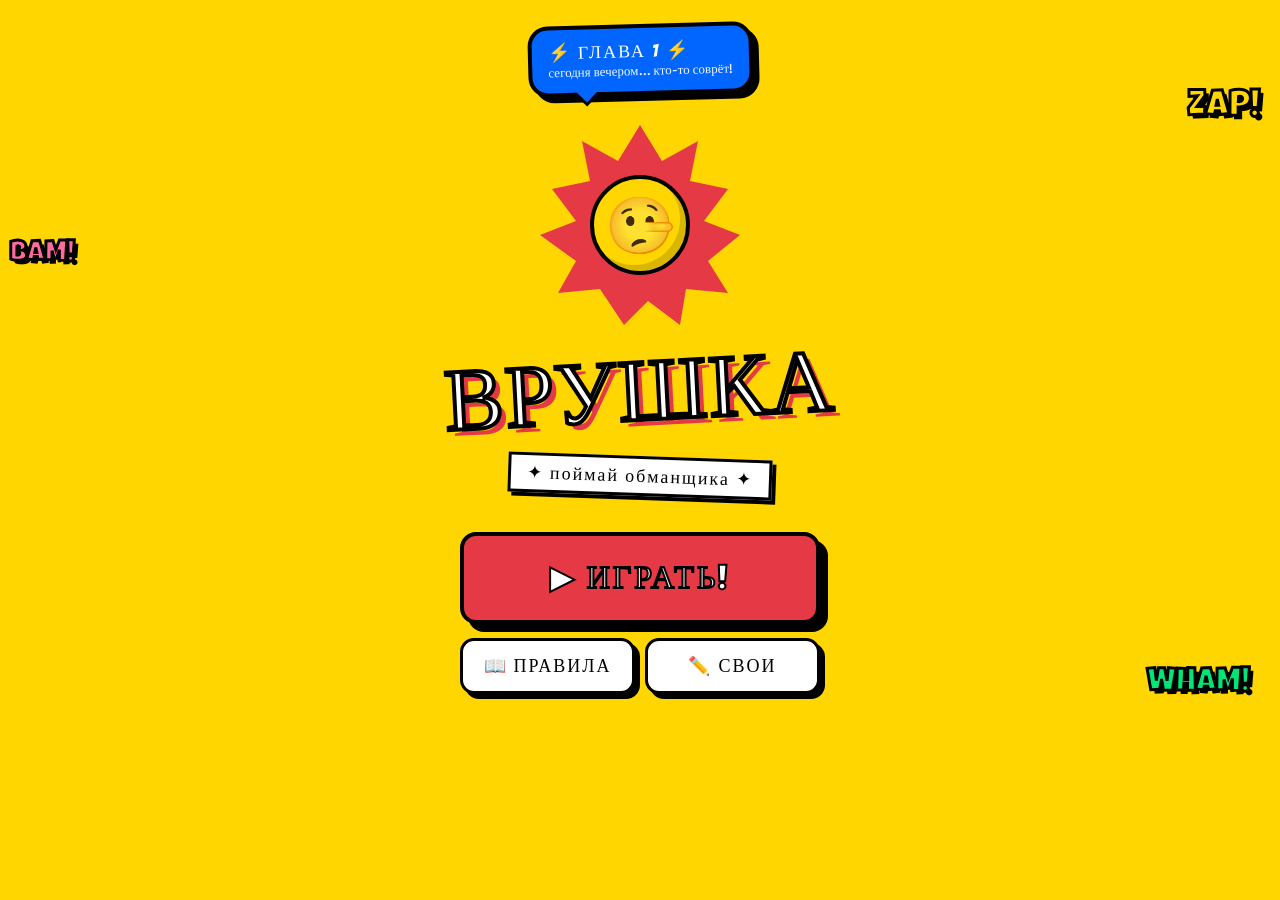
==== beta/index.html @ e91ae13d "Add Comic Book beta version at /beta/" ====
<!DOCTYPE html>
<html lang="ru" style="background:#ffd600!important">
<head>
<meta charset="UTF-8">
<meta name="viewport" content="width=device-width,initial-scale=1,maximum-scale=1,user-scalable=no">
<meta name="theme-color" content="#ffd600">
<title>Врушка — Comic</title>
<link href="https://fonts.googleapis.com/css2?family=Bangers&family=Luckiest+Guy&family=Space+Grotesk:wght@500;700;800&display=swap" rel="stylesheet">
<script>
(function(){
    function forceBg(){
        try {
            document.documentElement.style.setProperty('background','#ffd600','important');
            if(document.body)document.body.style.setProperty('background','#ffd600','important');
        } catch(e){}
    }
    forceBg();
    document.addEventListener('DOMContentLoaded',forceBg);
    window.addEventListener('load',forceBg);
    setInterval(forceBg, 400);
})();
</script>
<script src="https://telegram.org/js/telegram-web-app.js"></script>
<style>
* { margin:0; padding:0; box-sizing:border-box; -webkit-tap-highlight-color:transparent; }
html, body, #app {
    background:#ffd600 !important;
    background-color:#ffd600 !important;
    color:#000 !important;
}
*{color-scheme:light!important}
html, body {
    min-height:100vh; min-height:100dvh;
    overflow-x:hidden;
    font-family: 'Space Grotesk', sans-serif;
    -webkit-user-select:none;
    user-select:none;
    touch-action:manipulation;
}
body {
    background:#ffd600;
    background-image:
        radial-gradient(circle at 25% 25%, rgba(0,0,0,0.07) 2px, transparent 2px),
        radial-gradient(circle at 75% 75%, rgba(0,0,0,0.07) 2px, transparent 2px);
    background-size: 24px 24px;
    position:relative;
}
body::before {
    content:''; position:fixed; inset:0; z-index:0; pointer-events:none;
    background-image:
        repeating-conic-gradient(from 0deg at 50% 40%, transparent 0deg, transparent 8deg, rgba(0,0,0,0.03) 8deg, rgba(0,0,0,0.03) 10deg);
}
#app { min-height:100vh; min-height:100dvh; position:relative; z-index:1; }

/* === SHARED === */
.screen { display:none; min-height:100vh; min-height:100dvh; padding:24px 20px; padding-bottom:calc(24px + env(safe-area-inset-bottom,20px)); flex-direction:column; gap:20px; }
.screen.active { display:flex; animation: popIn 0.3s cubic-bezier(0.2,1.5,0.5,1); }
@keyframes popIn { from { transform:scale(0.95); opacity:0; } to { transform:scale(1); opacity:1; } }

/* Top bubble */
.top-bubble {
    background:#0066ff; color:#fff;
    border:4px solid #000; border-radius:20px;
    padding:12px 16px; position:relative;
    box-shadow: 6px 6px 0 #000;
    font-family:'Bangers'; letter-spacing:2px;
    transform: rotate(-1.5deg);
}
.top-bubble::after {
    content:''; position:absolute; bottom:-14px; left:40px;
    width:0; height:0; border:14px solid transparent;
    border-top-color:#000; border-bottom:0;
}
.top-bubble::before {
    content:''; position:absolute; bottom:-10px; left:42px;
    width:0; height:0; border:12px solid transparent;
    border-top-color:#0066ff; border-bottom:0;
    z-index:1;
}
.top-bubble-title { font-size:18px; }
.top-bubble-sub { font-size:13px; opacity:0.95; font-family:'Space Grotesk'; font-weight:500; letter-spacing:0; }

/* Screen header */
.screen-header { display:flex; align-items:center; gap:10px; margin-bottom:4px; }
.btn-back {
    background:#fff; border:3px solid #000; color:#000;
    padding:10px 14px; font-family:'Bangers'; font-size:15px;
    letter-spacing:1px; cursor:pointer; border-radius:12px;
    box-shadow: 4px 4px 0 #000;
}
.btn-back:active { transform: translate(2px,2px); box-shadow: 2px 2px 0 #000; }
.screen-title {
    flex:1; text-align:center; font-family:'Luckiest Guy';
    font-size:36px; letter-spacing:2px;
    color:#fff; -webkit-text-stroke: 3px #000;
    text-shadow: 4px 4px 0 #e63946;
    padding-right:80px;
    line-height:1;
}

/* === MENU === */
#screen-menu { align-items:center; justify-content:flex-start; }
.hero {
    width:200px; height:200px; position:relative;
    animation: bounce 2s ease-in-out infinite;
    margin:10px 0;
}
@keyframes bounce { 0%,100% { transform:translateY(0) rotate(-2deg); } 50% { transform:translateY(-10px) rotate(2deg); } }
.hero-burst {
    position:absolute; inset:0;
    background: #e63946;
    clip-path: polygon(50% 0%, 61% 18%, 79% 8%, 75% 28%, 94% 32%, 82% 48%, 100% 55%, 84% 68%, 94% 84%, 73% 82%, 70% 100%, 54% 88%, 42% 100%, 30% 82%, 9% 84%, 18% 68%, 0% 55%, 18% 48%, 6% 32%, 25% 28%, 21% 8%, 39% 18%);
    filter: drop-shadow(5px 5px 0 #000);
}
.hero-face {
    position:absolute; inset:25%;
    background:#ffd600; border:4px solid #000; border-radius:50%;
    display:flex; align-items:center; justify-content:center;
    font-size:56px;
    box-shadow: inset -6px -6px 0 rgba(0,0,0,0.15);
}

.menu-title-block { text-align:center; position:relative; margin-top:8px; }
.menu-title {
    font-family:'Luckiest Guy';
    font-size:88px; letter-spacing:2px; line-height:0.9;
    color:#fff; -webkit-text-stroke: 4px #000;
    text-shadow: 6px 6px 0 #e63946;
    transform: rotate(-3deg);
}
.menu-subtitle {
    background:#fff; border:3px solid #000;
    padding:6px 16px; display:inline-block; margin-top:14px;
    font-family:'Bangers'; font-size:18px; letter-spacing:2px;
    transform: rotate(2deg);
    box-shadow: 4px 4px 0 #000;
}
.pow {
    position:absolute; font-family:'Luckiest Guy';
    color:#fff; -webkit-text-stroke:3px #000;
    text-shadow: 4px 4px 0 #000;
    pointer-events:none;
    animation: pulse 1.5s ease infinite alternate;
    z-index:0;
}
@keyframes pulse { from { transform:scale(1) rotate(var(--r,0deg)); } to { transform:scale(1.1) rotate(var(--r,0deg)); } }
.pow-1 { top:90px; right:20px; font-size:36px; color:#ffd600; --r:15deg; animation-delay:0s; }
.pow-2 { top:240px; left:10px; font-size:28px; color:#ff6b9d; --r:-12deg; animation-delay:0.3s; }
.pow-3 { bottom:200px; right:30px; font-size:32px; color:#00e676; --r:8deg; animation-delay:0.6s; }

.menu-buttons { width:100%; max-width:360px; display:flex; flex-direction:column; gap:14px; margin-top:16px; position:relative; z-index:1; }
.btn-main {
    background:#e63946; color:#fff;
    border:4px solid #000; border-radius:16px;
    padding:22px; font-family:'Luckiest Guy';
    font-size:32px; letter-spacing:3px; cursor:pointer;
    box-shadow: 8px 8px 0 #000;
    -webkit-text-stroke: 2px #000;
    transition: transform 0.1s, box-shadow 0.1s;
    font-family-rendering: auto;
}
.btn-main:active { transform: translate(4px,4px); box-shadow: 4px 4px 0 #000; }
.btn-row { display:flex; gap:10px; }
.btn-chip {
    flex:1; background:#fff; color:#000;
    border:3px solid #000; border-radius:14px;
    padding:14px 8px; font-family:'Bangers';
    font-size:18px; letter-spacing:2px; cursor:pointer;
    box-shadow: 5px 5px 0 #000;
    transition: transform 0.1s, box-shadow 0.1s;
}
.btn-chip:active { transform: translate(2px,2px); box-shadow: 3px 3px 0 #000; }

/* === SETUP === */
.setup-content { display:flex; flex-direction:column; gap:16px; overflow-y:auto; flex:1; padding-bottom:16px; -webkit-overflow-scrolling:touch; }
.setup-section {
    background:#fff; border:3px solid #000; border-radius:16px;
    padding:16px; box-shadow: 5px 5px 0 #000;
}
.setup-section label {
    font-family:'Bangers'; font-size:20px; letter-spacing:2px;
    display:block; margin-bottom:10px; color:#000;
}
.player-count-row { display:flex; gap:6px; }
.count-btn {
    flex:1; padding:12px 0; background:#ffd600; border:2px solid #000;
    color:#000; border-radius:10px;
    font-family:'Luckiest Guy'; font-size:20px; cursor:pointer;
    box-shadow: 3px 3px 0 #000;
    transition: all 0.1s;
}
.count-btn:active { transform: translate(1px,1px); box-shadow: 2px 2px 0 #000; }
.count-btn.active { background:#e63946; color:#fff; -webkit-text-stroke:1px #000; }
.count-btn.liar.active { background:#ff8a00; color:#000; }
.input {
    width:100%; padding:12px 14px;
    background:#fff8e0; border:2px solid #000; border-radius:10px;
    color:#000; font-size:16px; font-family:'Space Grotesk';
    font-weight:600; outline:none;
    box-shadow: 3px 3px 0 #000;
}
.input:focus { background:#fff; border-color:#0066ff; }
.input-row { margin-bottom:8px; }

.category-row { display:flex; gap:6px; flex-wrap:wrap; }
.cat-btn {
    padding:8px 14px; background:#fff; border:2px solid #000; color:#000;
    border-radius:20px; font-family:'Bangers'; font-size:14px;
    letter-spacing:1px; cursor:pointer; box-shadow: 3px 3px 0 #000;
}
.cat-btn.active { background:#00e676; color:#000; }

/* === CARD REVEAL === */
#screen-card { align-items:center; justify-content:flex-start; }
.card-progress { display:flex; gap:6px; width:100%; max-width:360px; margin-bottom:10px; }
.card-pip {
    flex:1; height:10px; border-radius:4px;
    background:#fff; border:2px solid #000;
}
.card-pip.done { background:#00e676; }

.card-content { flex:1; display:flex; flex-direction:column; align-items:center; justify-content:center; gap:16px; width:100%; max-width:360px; }

.card-pass { text-align:center; }
.card-pass .phone-emoji {
    font-size:80px; margin-bottom:10px;
    animation: wobble 1s ease-in-out infinite;
}
@keyframes wobble { 0%,100% { transform:rotate(-5deg); } 50% { transform:rotate(5deg); } }
.card-pass h2 {
    font-family:'Luckiest Guy'; font-size:42px;
    color:#fff; -webkit-text-stroke:3px #000;
    text-shadow: 4px 4px 0 #0066ff;
    letter-spacing:2px; transform:rotate(-2deg);
    margin:8px 0;
}
.card-pass .player-name {
    font-family:'Luckiest Guy'; font-size:36px;
    color:#e63946; -webkit-text-stroke:2px #000;
    text-shadow: 3px 3px 0 #ffd600;
    margin:8px 0;
    word-break:break-word;
}

/* Role reveal comic panel */
.card-revealed { text-align:center; width:100%; }
.card-info {
    background:#fff; border:5px solid #000;
    border-radius:10px; padding:24px 20px;
    box-shadow: 10px 10px 0 #000;
    max-width:320px; margin:0 auto;
    position:relative;
    animation: slamIn 0.5s cubic-bezier(0.2,1.5,0.5,1);
}
@keyframes slamIn { from { transform:scale(0.3) rotate(-20deg); opacity:0; } to { transform:scale(1) rotate(0); opacity:1; } }
.card-info.liar { background:#e63946; }
.card-info.detective { background:#00e676; }
.card-info::after {
    content:''; position:absolute; inset:0;
    background-image:radial-gradient(circle, rgba(0,0,0,0.08) 1px, transparent 1px);
    background-size: 8px 8px;
    pointer-events:none;
    border-radius:5px;
}
.role-emoji { font-size:70px; line-height:1; }
.role-text {
    font-family:'Luckiest Guy'; font-size:42px;
    color:#fff; -webkit-text-stroke:3px #000;
    letter-spacing:2px; line-height:1;
    margin: 8px 0 14px;
}
.role-text.role-liar { text-shadow: 4px 4px 0 #000; }
.role-text.role-detective { text-shadow: 4px 4px 0 #000; color:#000; -webkit-text-stroke:0; }
.card-label {
    font-family:'Bangers'; font-size:16px;
    background:#000; color:#ffd600;
    display:inline-block; padding:3px 10px;
    border-radius:6px; letter-spacing:2px;
    margin:10px 0 4px;
}
.card-emoji { font-size:44px; line-height:1; }
.card-value {
    font-family:'Luckiest Guy'; font-size:22px;
    color:#000; letter-spacing:1px;
    margin-top:2px;
}
.card-divider {
    width:60%; height:3px; background:#000;
    margin:12px auto; border-radius:2px;
}
.condition-badge {
    background:#ff8a00; border:3px solid #000;
    padding:10px 14px; border-radius:12px;
    margin-top:14px; box-shadow: 4px 4px 0 #000;
    text-align:center;
}
.condition-badge span {
    font-family:'Bangers'; font-size:16px; color:#000;
    letter-spacing:1px;
}

/* === ROUND === */
.round-header { text-align:center; position:relative; }
.round-num {
    display:inline-block; background:#000; color:#ffd600;
    font-family:'Luckiest Guy'; font-size:18px;
    padding:4px 12px; border-radius:8px;
    letter-spacing:2px; margin-bottom:8px;
}
.round-title {
    font-family:'Luckiest Guy'; font-size:36px;
    color:#fff; -webkit-text-stroke:3px #000;
    text-shadow: 4px 4px 0 #e63946;
    letter-spacing:2px; line-height:1;
}
.round-subtitle {
    font-family:'Bangers'; font-size:16px;
    color:#000; margin-top:6px; letter-spacing:1px;
}

.round-content { flex:1; overflow-y:auto; -webkit-overflow-scrolling:touch; }

.player-card {
    display:flex; align-items:center; gap:10px;
    padding:12px 14px; background:#fff;
    border:3px solid #000; border-radius:14px;
    margin-bottom:8px; cursor:pointer;
    box-shadow: 4px 4px 0 #000;
    transition: all 0.1s;
}
.player-card:active { transform: translate(2px,2px); box-shadow: 2px 2px 0 #000; }
.player-card.active { background:#00e676; }
.player-card .name { font-family:'Space Grotesk'; font-weight:700; font-size:17px; flex:1; }
.player-card .badge {
    font-family:'Bangers'; font-size:14px;
    background:#000; color:#ffd600;
    padding:4px 10px; border-radius:8px;
    letter-spacing:2px;
}
.player-card .condition-text {
    font-family:'Bangers'; font-size:13px;
    color:#ff8a00; margin-top:2px; letter-spacing:1px;
}

.round-buttons { display:flex; gap:10px; padding-top:10px; }
.round-buttons .btn { flex:1; }
.btn-danger {
    background:#e63946; color:#fff;
    border:3px solid #000; border-radius:14px;
    padding:14px; font-family:'Luckiest Guy'; font-size:18px;
    letter-spacing:2px; -webkit-text-stroke:1px #000;
    box-shadow: 5px 5px 0 #000; cursor:pointer;
}
.btn-danger:active { transform: translate(2px,2px); box-shadow: 3px 3px 0 #000; }
.btn-primary-round {
    background:#00e676; color:#000;
    border:3px solid #000; border-radius:14px;
    padding:14px; font-family:'Luckiest Guy'; font-size:18px;
    letter-spacing:2px;
    box-shadow: 5px 5px 0 #000; cursor:pointer;
}
.btn-primary-round:active { transform: translate(2px,2px); box-shadow: 3px 3px 0 #000; }

/* === VOTING === */
.voting-content { flex:1; display:flex; flex-direction:column; }
.voting-title {
    font-family:'Luckiest Guy'; font-size:32px;
    color:#fff; -webkit-text-stroke:3px #000;
    text-shadow: 4px 4px 0 #0066ff;
    letter-spacing:2px; text-align:center;
    margin-bottom:6px; line-height:1.1;
}
.voting-subtitle {
    text-align:center; font-family:'Bangers';
    font-size:18px; letter-spacing:2px;
    color:#e63946; margin-bottom:20px;
}
.vote-btn {
    display:flex; align-items:center;
    padding:14px 16px; background:#fff;
    border:3px solid #000; border-radius:12px;
    margin-bottom:10px; cursor:pointer;
    box-shadow: 4px 4px 0 #000;
    transition: all 0.1s;
}
.vote-btn:active { transform: translate(2px,2px); box-shadow: 2px 2px 0 #000; }
.vote-btn .name { flex:1; font-family:'Space Grotesk'; font-weight:700; font-size:17px; color:#000; }
.vote-btn .check { font-size:22px; }
.vote-btn.selected { background:#e63946; color:#fff; }
.vote-btn.selected .name { color:#fff; }

.btn-vote-confirm {
    margin-top:auto; padding:18px;
    background:#e63946; color:#fff;
    border:4px solid #000; border-radius:16px;
    font-family:'Luckiest Guy'; font-size:22px;
    letter-spacing:2px; -webkit-text-stroke:2px #000;
    box-shadow: 7px 7px 0 #000; cursor:pointer;
    width:100%;
}
.btn-vote-confirm:active { transform: translate(3px,3px); box-shadow: 4px 4px 0 #000; }

/* === RESULT === */
.result-content { flex:1; display:flex; flex-direction:column; align-items:center; gap:16px; padding-top:10px; overflow-y:auto; -webkit-overflow-scrolling:touch; }
.result-emoji {
    font-size:80px; line-height:1;
    animation: resultPop 0.6s cubic-bezier(0.2,2,0.5,1);
}
@keyframes resultPop { 0% { transform: scale(0.2) rotate(-30deg); } 60% { transform: scale(1.2) rotate(10deg); } 100% { transform: scale(1) rotate(0); } }
.result-title {
    font-family:'Luckiest Guy'; font-size:44px;
    -webkit-text-stroke:3px #000; color:#fff;
    letter-spacing:2px; text-align:center;
    line-height:1;
}
.result-title.result-win { text-shadow: 5px 5px 0 #00e676; }
.result-title.result-lose { text-shadow: 5px 5px 0 #e63946; }

.meme-card {
    background:#fff; border:5px solid #000;
    border-radius:16px; padding:20px;
    text-align:center; width:100%; max-width:340px;
    box-shadow: 10px 10px 0 #000;
    position:relative;
    transform: rotate(-1deg);
}
.meme-card::before {
    content:'BOOM!'; position:absolute; top:-18px; right:-14px;
    font-family:'Luckiest Guy'; font-size:28px;
    color:#ffd600; -webkit-text-stroke:3px #000;
    text-shadow: 4px 4px 0 #000;
    transform: rotate(15deg);
}
.meme-emoji { font-size:50px; line-height:1; margin-bottom:8px; }
.meme-text {
    font-family:'Luckiest Guy'; font-size:24px;
    letter-spacing:1px; line-height:1.1;
    color:#000;
}
.meme-subtext {
    font-family:'Bangers'; font-size:16px;
    color:#e63946; margin-top:6px; letter-spacing:1px;
}

.result-card-reveal {
    background:#0066ff; color:#fff;
    border:4px solid #000; border-radius:14px;
    padding:16px; width:100%; max-width:340px;
    text-align:center; box-shadow: 6px 6px 0 #000;
    font-family:'Bangers'; letter-spacing:1px;
}
.result-card-reveal span {
    font-family:'Luckiest Guy';
    -webkit-text-stroke:1px #000;
}

.result-votes { width:100%; max-width:340px; }
.result-vote-row {
    display:flex; align-items:center; gap:10px;
    padding:10px 14px; background:#fff;
    border:3px solid #000; border-radius:12px;
    margin-bottom:6px; box-shadow: 3px 3px 0 #000;
}
.result-vote-row .name { flex:1; font-family:'Space Grotesk'; font-weight:700; }
.role-badge {
    font-family:'Bangers'; font-size:12px;
    padding:3px 8px; border-radius:8px;
    letter-spacing:1px; border:2px solid #000;
}
.role-badge-detective { background:#00e676; color:#000; }
.role-badge-liar { background:#e63946; color:#fff; }

/* === RULES === */
.rules-content { display:flex; flex-direction:column; gap:12px; overflow-y:auto; flex:1; -webkit-overflow-scrolling:touch; }
.rule-card {
    background:#fff; border:3px solid #000;
    border-radius:14px; padding:16px;
    box-shadow: 5px 5px 0 #000;
    position:relative;
}
.rule-card h3 {
    font-family:'Luckiest Guy'; font-size:22px;
    letter-spacing:1px; margin-bottom:6px;
    color:#e63946; -webkit-text-stroke:1px #000;
}
.rule-card p {
    font-family:'Space Grotesk'; font-weight:500;
    font-size:14px; line-height:1.4; color:#000;
}

/* === LEGACY ALIASES for game.js injected classes === */
.btn.btn-primary, .btn-primary:not(.btn-main):not(.btn-primary-round) {
    background:#e63946; color:#fff;
    border:4px solid #000; border-radius:16px;
    padding:20px; font-family:'Luckiest Guy';
    font-size:28px; letter-spacing:3px; cursor:pointer;
    box-shadow: 8px 8px 0 #000;
    -webkit-text-stroke: 2px #000;
}
.btn.btn-primary:active { transform: translate(4px,4px); box-shadow: 4px 4px 0 #000; }
.btn.btn-large {
    width:100%; font-size:30px; padding:22px;
}
.btn.btn-danger:not(.btn-danger) {
    background:#e63946; color:#fff; border:3px solid #000;
    border-radius:14px; padding:14px; font-family:'Luckiest Guy';
    -webkit-text-stroke:1px #000; cursor:pointer;
    box-shadow: 5px 5px 0 #000;
}

/* === CUSTOM === */
.custom-content, .setup-content { padding-bottom:20px; }
.add-row { display:flex; gap:8px; margin-bottom:10px; }
.add-row .input { flex:1; }
.btn-add {
    background:#00e676; color:#000;
    border:3px solid #000; width:50px; height:50px;
    border-radius:12px; font-family:'Luckiest Guy';
    font-size:28px; cursor:pointer;
    box-shadow: 4px 4px 0 #000;
    flex-shrink:0;
}
.btn-add:active { transform: translate(2px,2px); box-shadow: 2px 2px 0 #000; }
.custom-list { display:flex; flex-direction:column; gap:6px; }
.custom-item {
    display:flex; align-items:center; gap:10px;
    padding:10px 12px; background:#fff8e0;
    border:2px solid #000; border-radius:10px;
    box-shadow: 3px 3px 0 #000;
}
.custom-item .name { flex:1; font-family:'Space Grotesk'; font-weight:700; }
.custom-item .del {
    background:#e63946; color:#fff;
    border:2px solid #000; width:28px; height:28px;
    border-radius:6px; font-family:'Luckiest Guy';
    font-size:14px; cursor:pointer;
}
</style>
</head>
<body style="background:#ffd600!important;color:#000!important">
<div id="app" style="background:#ffd600!important">

    <!-- MENU -->
    <div id="screen-menu" class="screen active">
        <span class="pow pow-1">ZAP!</span>
        <span class="pow pow-2">BAM!</span>
        <span class="pow pow-3">WHAM!</span>

        <div class="top-bubble">
            <div class="top-bubble-title">⚡ ГЛАВА 1 ⚡</div>
            <div class="top-bubble-sub">сегодня вечером... кто-то соврёт!</div>
        </div>

        <div class="hero">
            <div class="hero-burst"></div>
            <div class="hero-face">🤥</div>
        </div>

        <div class="menu-title-block">
            <div class="menu-title">ВРУШКА</div>
            <div class="menu-subtitle">✦ поймай обманщика ✦</div>
        </div>

        <div class="menu-buttons">
            <button class="btn-main" onclick="showScreen('setup')">▶ ИГРАТЬ!</button>
            <div class="btn-row">
                <button class="btn-chip" onclick="showScreen('rules')">📖 ПРАВИЛА</button>
                <button class="btn-chip" onclick="showScreen('custom')">✏️ СВОИ</button>
            </div>
        </div>
    </div>

    <!-- SETUP -->
    <div id="screen-setup" class="screen">
        <div class="screen-header">
            <button class="btn-back" onclick="showScreen('menu')">← НАЗАД</button>
            <h2 class="screen-title">НАСТРОЙКА</h2>
        </div>
        <div class="setup-content">
            <div class="setup-section">
                <label>👥 ИГРОКИ</label>
                <div class="player-count-row">
                    <button class="count-btn active" onclick="setPlayerCount(3)">3</button>
                    <button class="count-btn" onclick="setPlayerCount(4)">4</button>
                    <button class="count-btn" onclick="setPlayerCount(5)">5</button>
                    <button class="count-btn" onclick="setPlayerCount(6)">6</button>
                    <button class="count-btn" onclick="setPlayerCount(7)">7</button>
                    <button class="count-btn" onclick="setPlayerCount(8)">8</button>
                </div>
            </div>
            <div class="setup-section">
                <label>✏️ ИМЕНА</label>
                <div id="player-names"></div>
            </div>
            <div class="setup-section">
                <label>🤥 ВРУШКИ</label>
                <div class="player-count-row">
                    <button class="count-btn liar active" onclick="setLiarCount(1)">1</button>
                    <button class="count-btn liar" onclick="setLiarCount(2)">2</button>
                    <button class="count-btn liar" onclick="setLiarCount(3)">3</button>
                </div>
            </div>
            <div class="setup-section">
                <label>🎭 КАТЕГОРИЯ</label>
                <div class="category-row" id="category-row"></div>
            </div>
            <button class="btn-main" onclick="startGame()">🚀 НАЧАТЬ ИГРУ!</button>
        </div>
    </div>

    <!-- CARD REVEAL -->
    <div id="screen-card" class="screen">
        <div class="card-progress" id="card-progress"></div>
        <div class="card-content" id="card-content"></div>
    </div>

    <!-- ROUND -->
    <div id="screen-round" class="screen">
        <div class="round-header" id="round-header"></div>
        <div class="round-content" id="round-content"></div>
        <div class="round-buttons">
            <button class="btn-danger" onclick="goToVoting()">🗳️ ГОЛОСОВАТЬ</button>
            <button class="btn-primary-round" onclick="nextRound()">ДАЛЕЕ →</button>
        </div>
    </div>

    <!-- VOTING -->
    <div id="screen-voting" class="screen">
        <div class="voting-content" id="voting-content"></div>
    </div>

    <!-- RESULT -->
    <div id="screen-result" class="screen">
        <div class="result-content" id="result-content"></div>
    </div>

    <!-- RULES -->
    <div id="screen-rules" class="screen">
        <div class="screen-header">
            <button class="btn-back" onclick="showScreen('menu')">← НАЗАД</button>
            <h2 class="screen-title">ПРАВИЛА</h2>
        </div>
        <div class="rules-content">
            <div class="rule-card"><h3>🎯 ЦЕЛЬ</h3><p>Сыщики ищут Врушку — игрока, который НЕ знает загаданного персонажа. Врушка блефует!</p></div>
            <div class="rule-card"><h3>🗣️ РАУНД 1: ОПИСАНИЕ</h3><p>Опишите персонажа словами. Некоторым попадутся смешные условия!</p></div>
            <div class="rule-card"><h3>🤫 РАУНД 2: ЖЕСТЫ</h3><p>Покажите МЕСТО без слов — только жесты и мимика!</p></div>
            <div class="rule-card"><h3>☝️ РАУНД 3: ОДНО СЛОВО</h3><p>Скажите одно слово о персонаже.</p></div>
            <div class="rule-card"><h3>❓ РАУНД 4: ВОПРОСЫ</h3><p>Задавайте друг другу вопросы как персонажу в этом месте.</p></div>
            <div class="rule-card"><h3>🗳️ ГОЛОСОВАНИЕ</h3><p>Кто набрал больше голосов — подозреваемый. Если это Врушка — сыщики победили!</p></div>
        </div>
    </div>

    <!-- CUSTOM -->
    <div id="screen-custom" class="screen">
        <div class="screen-header">
            <button class="btn-back" onclick="showScreen('menu')">← НАЗАД</button>
            <h2 class="screen-title">СВОЙ КОНТЕНТ</h2>
        </div>
        <div class="custom-content">
            <div class="setup-section">
                <label>🎭 СВОИ ПЕРСОНАЖИ</label>
                <div class="add-row">
                    <input type="text" id="custom-char-name" placeholder="Имя персонажа" class="input">
                    <button class="btn-add" onclick="addCustomCharacter()">+</button>
                </div>
                <div id="custom-chars-list" class="custom-list"></div>
            </div>
            <div class="setup-section">
                <label>📍 СВОИ МЕСТА</label>
                <div class="add-row">
                    <input type="text" id="custom-place-name" placeholder="Название места" class="input">
                    <button class="btn-add" onclick="addCustomPlace()">+</button>
                </div>
                <div id="custom-places-list" class="custom-list"></div>
            </div>
        </div>
    </div>
</div>

<script src="js/data.js?v=comic1"></script>
<script src="js/game.js?v=comic1"></script>
</body>
</html>
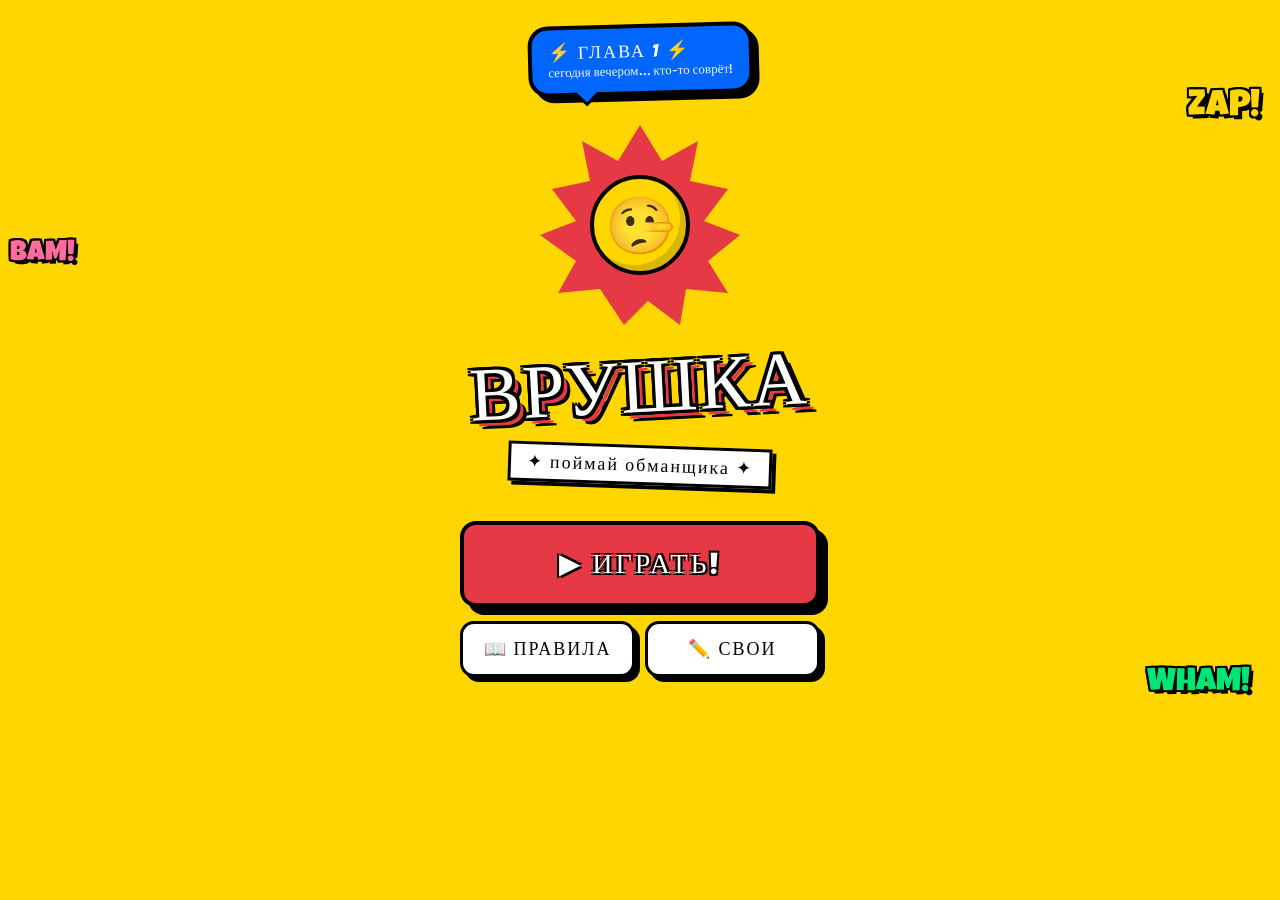
==== commit 31aafecc: "Remove bot files from repo, add .gitignore, polish Comic Book text" ====
--- a/beta/index.html
+++ b/beta/index.html
@@ -36,6 +36,23 @@
     -webkit-user-select:none;
     user-select:none;
     touch-action:manipulation;
+    -webkit-font-smoothing: antialiased;
+    -moz-osx-font-smoothing: grayscale;
+    text-rendering: optimizeLegibility;
+}
+/* Clean comic outline using layered shadows (no webkit-text-stroke doubling) */
+.comic-outline {
+    paint-order: stroke fill;
+    color: #fff;
+    text-shadow:
+        -2px -2px 0 #000,
+         2px -2px 0 #000,
+        -2px  2px 0 #000,
+         2px  2px 0 #000,
+        -2px  0   0 #000,
+         2px  0   0 #000,
+         0  -2px  0 #000,
+         0   2px  0 #000;
 }
 body {
     background:#ffd600;
@@ -91,9 +108,12 @@
 .btn-back:active { transform: translate(2px,2px); box-shadow: 2px 2px 0 #000; }
 .screen-title {
     flex:1; text-align:center; font-family:'Luckiest Guy';
-    font-size:36px; letter-spacing:2px;
-    color:#fff; -webkit-text-stroke: 3px #000;
-    text-shadow: 4px 4px 0 #e63946;
+    font-size:32px; letter-spacing:2px;
+    color:#fff;
+    text-shadow:
+        -2px -2px 0 #000, 2px -2px 0 #000, -2px 2px 0 #000, 2px 2px 0 #000,
+        -2px 0 0 #000, 2px 0 0 #000, 0 -2px 0 #000, 0 2px 0 #000,
+        4px 4px 0 #e63946, 6px 6px 0 #000;
     padding-right:80px;
     line-height:1;
 }
@@ -123,10 +143,14 @@
 .menu-title-block { text-align:center; position:relative; margin-top:8px; }
 .menu-title {
     font-family:'Luckiest Guy';
-    font-size:88px; letter-spacing:2px; line-height:0.9;
-    color:#fff; -webkit-text-stroke: 4px #000;
-    text-shadow: 6px 6px 0 #e63946;
+    font-size:76px; letter-spacing:2px; line-height:0.9;
+    color:#fff;
+    text-shadow:
+        -3px -3px 0 #000, 3px -3px 0 #000, -3px 3px 0 #000, 3px 3px 0 #000,
+        -3px 0 0 #000, 3px 0 0 #000, 0 -3px 0 #000, 0 3px 0 #000,
+        6px 6px 0 #e63946, 9px 9px 0 #000;
     transform: rotate(-3deg);
+    paint-order: stroke fill;
 }
 .menu-subtitle {
     background:#fff; border:3px solid #000;
@@ -137,8 +161,11 @@
 }
 .pow {
     position:absolute; font-family:'Luckiest Guy';
-    color:#fff; -webkit-text-stroke:3px #000;
-    text-shadow: 4px 4px 0 #000;
+    color:#fff;
+    text-shadow:
+        -2px -2px 0 #000, 2px -2px 0 #000, -2px 2px 0 #000, 2px 2px 0 #000,
+        -2px 0 0 #000, 2px 0 0 #000, 0 -2px 0 #000, 0 2px 0 #000,
+        4px 4px 0 #000;
     pointer-events:none;
     animation: pulse 1.5s ease infinite alternate;
     z-index:0;
@@ -153,11 +180,11 @@
     background:#e63946; color:#fff;
     border:4px solid #000; border-radius:16px;
     padding:22px; font-family:'Luckiest Guy';
-    font-size:32px; letter-spacing:3px; cursor:pointer;
+    font-size:28px; letter-spacing:3px; cursor:pointer;
     box-shadow: 8px 8px 0 #000;
-    -webkit-text-stroke: 2px #000;
+    text-shadow:
+        -2px -2px 0 #000, 2px -2px 0 #000, -2px 2px 0 #000, 2px 2px 0 #000;
     transition: transform 0.1s, box-shadow 0.1s;
-    font-family-rendering: auto;
 }
 .btn-main:active { transform: translate(4px,4px); box-shadow: 4px 4px 0 #000; }
 .btn-row { display:flex; gap:10px; }
@@ -190,7 +217,10 @@
     transition: all 0.1s;
 }
 .count-btn:active { transform: translate(1px,1px); box-shadow: 2px 2px 0 #000; }
-.count-btn.active { background:#e63946; color:#fff; -webkit-text-stroke:1px #000; }
+.count-btn.active {
+    background:#e63946; color:#fff;
+    text-shadow: -1px -1px 0 #000, 1px -1px 0 #000, -1px 1px 0 #000, 1px 1px 0 #000;
+}
 .count-btn.liar.active { background:#ff8a00; color:#000; }
 .input {
     width:100%; padding:12px 14px;
@@ -228,16 +258,20 @@
 }
 @keyframes wobble { 0%,100% { transform:rotate(-5deg); } 50% { transform:rotate(5deg); } }
 .card-pass h2 {
-    font-family:'Luckiest Guy'; font-size:42px;
-    color:#fff; -webkit-text-stroke:3px #000;
-    text-shadow: 4px 4px 0 #0066ff;
+    font-family:'Luckiest Guy'; font-size:38px;
+    color:#fff;
+    text-shadow:
+        -2px -2px 0 #000, 2px -2px 0 #000, -2px 2px 0 #000, 2px 2px 0 #000,
+        -2px 0 0 #000, 2px 0 0 #000, 0 -2px 0 #000, 0 2px 0 #000,
+        4px 4px 0 #0066ff, 6px 6px 0 #000;
     letter-spacing:2px; transform:rotate(-2deg);
     margin:8px 0;
 }
 .card-pass .player-name {
-    font-family:'Luckiest Guy'; font-size:36px;
-    color:#e63946; -webkit-text-stroke:2px #000;
-    text-shadow: 3px 3px 0 #ffd600;
+    font-family:'Luckiest Guy'; font-size:32px;
+    color:#e63946;
+    text-shadow:
+        -2px -2px 0 #000, 2px -2px 0 #000, -2px 2px 0 #000, 2px 2px 0 #000;
     margin:8px 0;
     word-break:break-word;
 }
@@ -264,13 +298,16 @@
 }
 .role-emoji { font-size:70px; line-height:1; }
 .role-text {
-    font-family:'Luckiest Guy'; font-size:42px;
-    color:#fff; -webkit-text-stroke:3px #000;
+    font-family:'Luckiest Guy'; font-size:36px;
+    color:#fff;
+    text-shadow:
+        -2px -2px 0 #000, 2px -2px 0 #000, -2px 2px 0 #000, 2px 2px 0 #000,
+        -2px 0 0 #000, 2px 0 0 #000, 0 -2px 0 #000, 0 2px 0 #000,
+        4px 4px 0 #000;
     letter-spacing:2px; line-height:1;
     margin: 8px 0 14px;
 }
-.role-text.role-liar { text-shadow: 4px 4px 0 #000; }
-.role-text.role-detective { text-shadow: 4px 4px 0 #000; color:#000; -webkit-text-stroke:0; }
+.role-text.role-detective { color:#000; text-shadow: 3px 3px 0 rgba(0,0,0,0.15); }
 .card-label {
     font-family:'Bangers'; font-size:16px;
     background:#000; color:#ffd600;
@@ -308,9 +345,12 @@
     letter-spacing:2px; margin-bottom:8px;
 }
 .round-title {
-    font-family:'Luckiest Guy'; font-size:36px;
-    color:#fff; -webkit-text-stroke:3px #000;
-    text-shadow: 4px 4px 0 #e63946;
+    font-family:'Luckiest Guy'; font-size:32px;
+    color:#fff;
+    text-shadow:
+        -2px -2px 0 #000, 2px -2px 0 #000, -2px 2px 0 #000, 2px 2px 0 #000,
+        -2px 0 0 #000, 2px 0 0 #000, 0 -2px 0 #000, 0 2px 0 #000,
+        4px 4px 0 #e63946, 6px 6px 0 #000;
     letter-spacing:2px; line-height:1;
 }
 .round-subtitle {
@@ -348,7 +388,8 @@
     background:#e63946; color:#fff;
     border:3px solid #000; border-radius:14px;
     padding:14px; font-family:'Luckiest Guy'; font-size:18px;
-    letter-spacing:2px; -webkit-text-stroke:1px #000;
+    letter-spacing:2px;
+    text-shadow: -1px -1px 0 #000, 1px -1px 0 #000, -1px 1px 0 #000, 1px 1px 0 #000;
     box-shadow: 5px 5px 0 #000; cursor:pointer;
 }
 .btn-danger:active { transform: translate(2px,2px); box-shadow: 3px 3px 0 #000; }
@@ -364,9 +405,12 @@
 /* === VOTING === */
 .voting-content { flex:1; display:flex; flex-direction:column; }
 .voting-title {
-    font-family:'Luckiest Guy'; font-size:32px;
-    color:#fff; -webkit-text-stroke:3px #000;
-    text-shadow: 4px 4px 0 #0066ff;
+    font-family:'Luckiest Guy'; font-size:28px;
+    color:#fff;
+    text-shadow:
+        -2px -2px 0 #000, 2px -2px 0 #000, -2px 2px 0 #000, 2px 2px 0 #000,
+        -2px 0 0 #000, 2px 0 0 #000, 0 -2px 0 #000, 0 2px 0 #000,
+        4px 4px 0 #0066ff, 6px 6px 0 #000;
     letter-spacing:2px; text-align:center;
     margin-bottom:6px; line-height:1.1;
 }
@@ -393,8 +437,9 @@
     margin-top:auto; padding:18px;
     background:#e63946; color:#fff;
     border:4px solid #000; border-radius:16px;
-    font-family:'Luckiest Guy'; font-size:22px;
-    letter-spacing:2px; -webkit-text-stroke:2px #000;
+    font-family:'Luckiest Guy'; font-size:20px;
+    letter-spacing:2px;
+    text-shadow: -2px -2px 0 #000, 2px -2px 0 #000, -2px 2px 0 #000, 2px 2px 0 #000;
     box-shadow: 7px 7px 0 #000; cursor:pointer;
     width:100%;
 }
@@ -408,13 +453,23 @@
 }
 @keyframes resultPop { 0% { transform: scale(0.2) rotate(-30deg); } 60% { transform: scale(1.2) rotate(10deg); } 100% { transform: scale(1) rotate(0); } }
 .result-title {
-    font-family:'Luckiest Guy'; font-size:44px;
-    -webkit-text-stroke:3px #000; color:#fff;
+    font-family:'Luckiest Guy'; font-size:36px;
+    color:#fff;
     letter-spacing:2px; text-align:center;
     line-height:1;
 }
-.result-title.result-win { text-shadow: 5px 5px 0 #00e676; }
-.result-title.result-lose { text-shadow: 5px 5px 0 #e63946; }
+.result-title.result-win {
+    text-shadow:
+        -2px -2px 0 #000, 2px -2px 0 #000, -2px 2px 0 #000, 2px 2px 0 #000,
+        -2px 0 0 #000, 2px 0 0 #000, 0 -2px 0 #000, 0 2px 0 #000,
+        5px 5px 0 #00e676, 7px 7px 0 #000;
+}
+.result-title.result-lose {
+    text-shadow:
+        -2px -2px 0 #000, 2px -2px 0 #000, -2px 2px 0 #000, 2px 2px 0 #000,
+        -2px 0 0 #000, 2px 0 0 #000, 0 -2px 0 #000, 0 2px 0 #000,
+        5px 5px 0 #e63946, 7px 7px 0 #000;
+}
 
 .meme-card {
     background:#fff; border:5px solid #000;
@@ -427,8 +482,11 @@
 .meme-card::before {
     content:'BOOM!'; position:absolute; top:-18px; right:-14px;
     font-family:'Luckiest Guy'; font-size:28px;
-    color:#ffd600; -webkit-text-stroke:3px #000;
-    text-shadow: 4px 4px 0 #000;
+    color:#ffd600;
+    text-shadow:
+        -2px -2px 0 #000, 2px -2px 0 #000, -2px 2px 0 #000, 2px 2px 0 #000,
+        -2px 0 0 #000, 2px 0 0 #000, 0 -2px 0 #000, 0 2px 0 #000,
+        4px 4px 0 #000;
     transform: rotate(15deg);
 }
 .meme-emoji { font-size:50px; line-height:1; margin-bottom:8px; }
@@ -451,7 +509,7 @@
 }
 .result-card-reveal span {
     font-family:'Luckiest Guy';
-    -webkit-text-stroke:1px #000;
+    text-shadow: -1px -1px 0 #000, 1px -1px 0 #000, -1px 1px 0 #000, 1px 1px 0 #000;
 }
 
 .result-votes { width:100%; max-width:340px; }
@@ -481,7 +539,8 @@
 .rule-card h3 {
     font-family:'Luckiest Guy'; font-size:22px;
     letter-spacing:1px; margin-bottom:6px;
-    color:#e63946; -webkit-text-stroke:1px #000;
+    color:#e63946;
+    text-shadow: -1px -1px 0 #000, 1px -1px 0 #000, -1px 1px 0 #000, 1px 1px 0 #000;
 }
 .rule-card p {
     font-family:'Space Grotesk'; font-weight:500;
@@ -493,9 +552,9 @@
     background:#e63946; color:#fff;
     border:4px solid #000; border-radius:16px;
     padding:20px; font-family:'Luckiest Guy';
-    font-size:28px; letter-spacing:3px; cursor:pointer;
+    font-size:24px; letter-spacing:3px; cursor:pointer;
     box-shadow: 8px 8px 0 #000;
-    -webkit-text-stroke: 2px #000;
+    text-shadow: -2px -2px 0 #000, 2px -2px 0 #000, -2px 2px 0 #000, 2px 2px 0 #000;
 }
 .btn.btn-primary:active { transform: translate(4px,4px); box-shadow: 4px 4px 0 #000; }
 .btn.btn-large {
